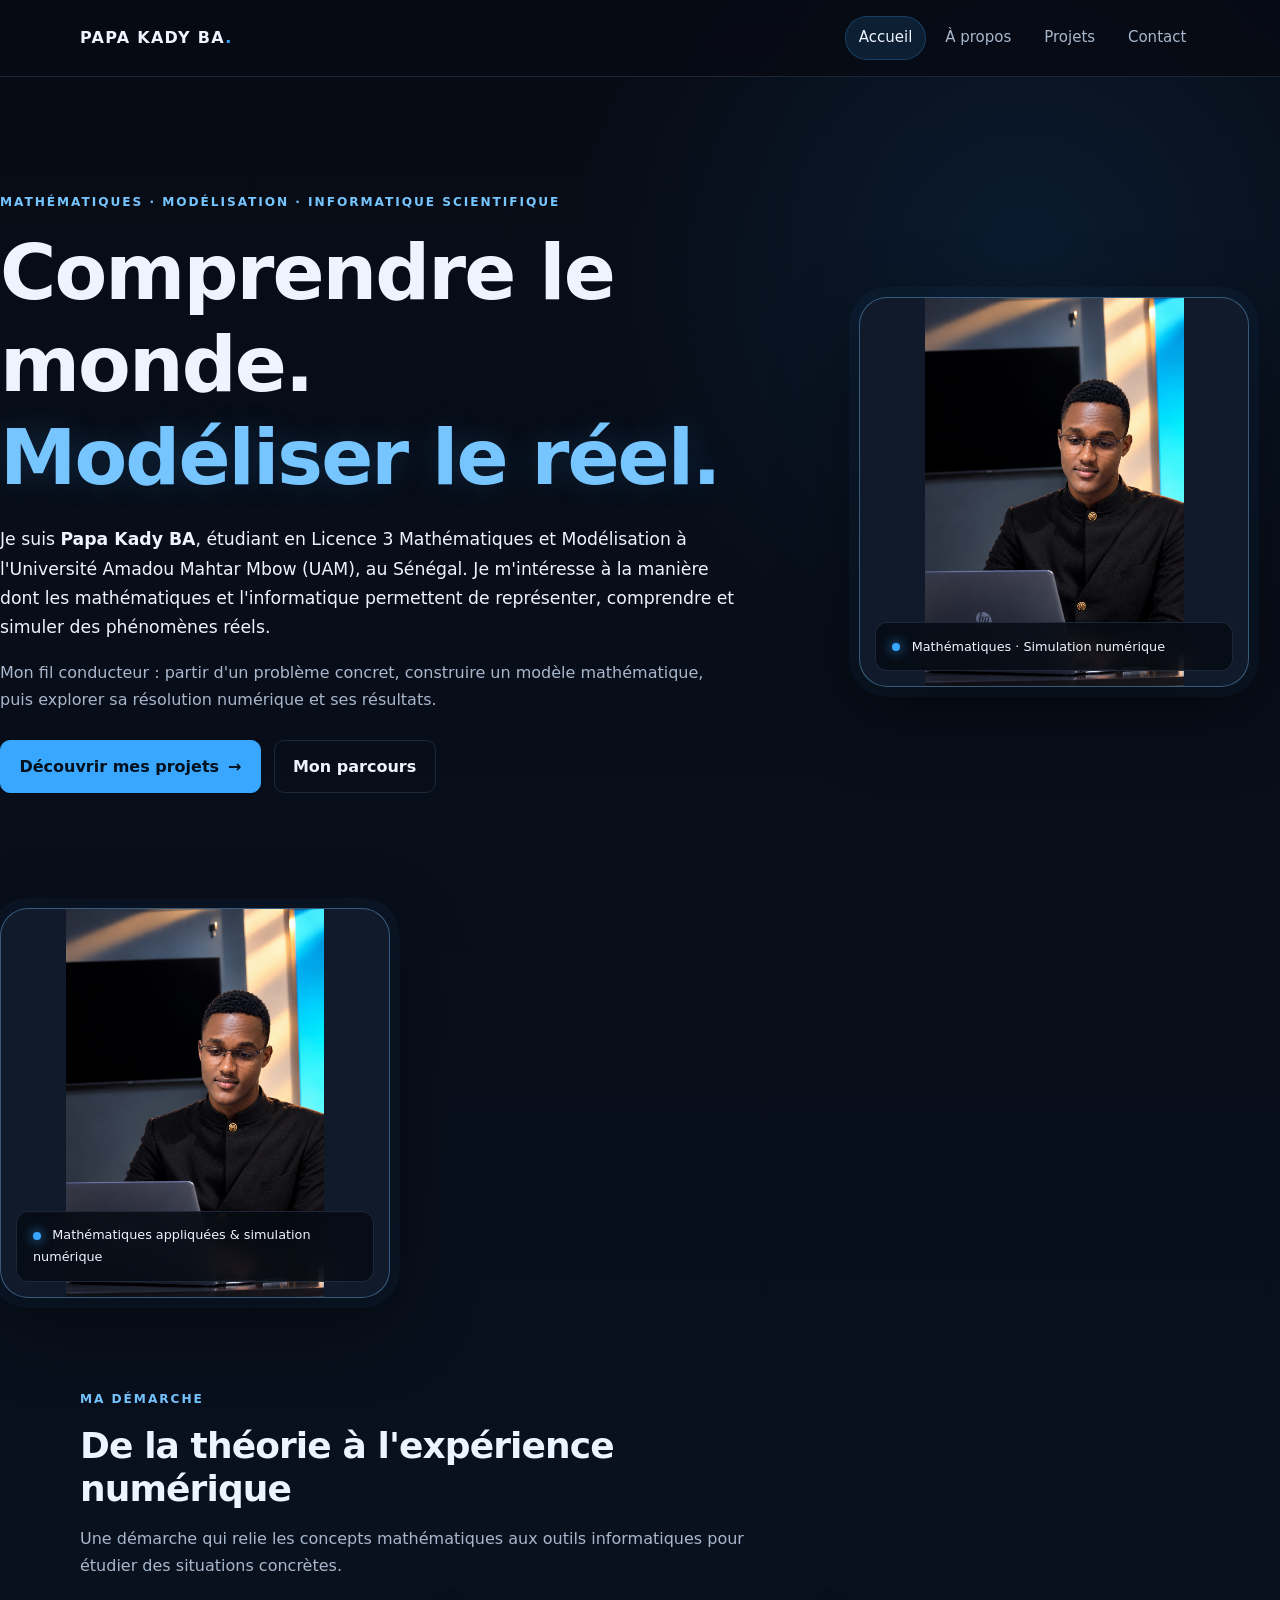
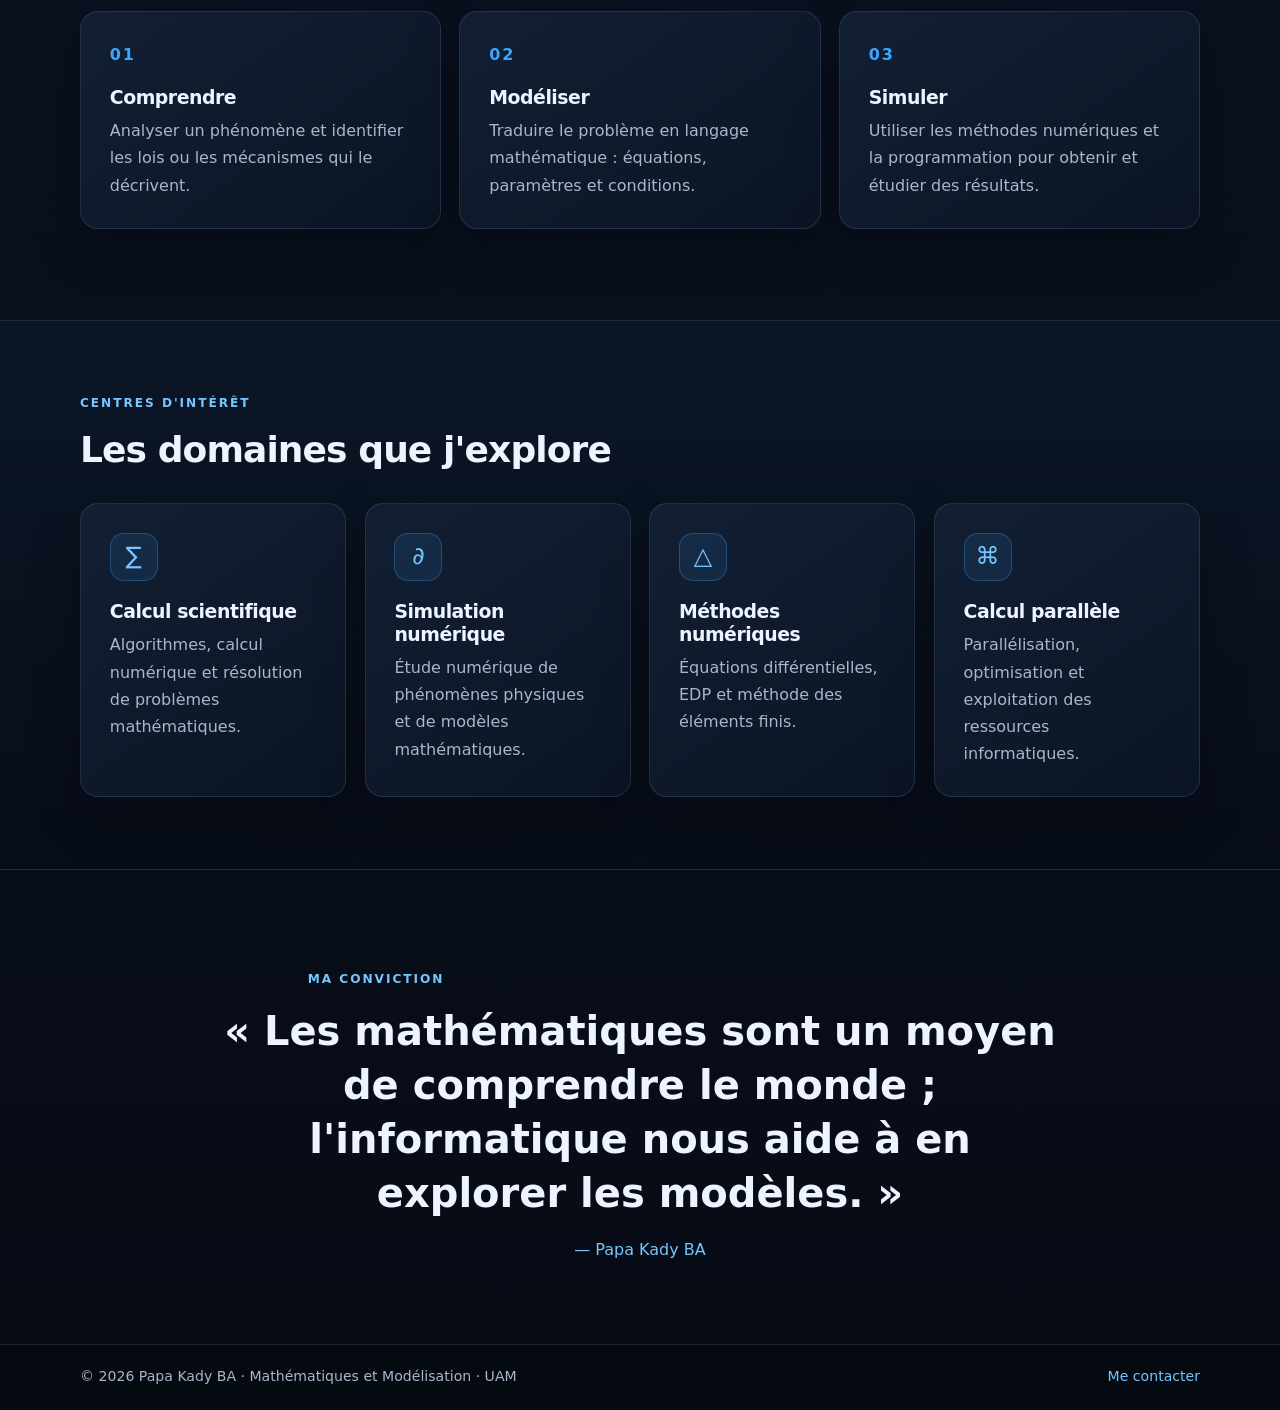
==== index.html @ 73045426 "Premiere version de mon portfolio" ====
<!DOCTYPE html>
<html lang="fr">
<head>
  <meta charset="UTF-8">
  <meta name="viewport" content="width=device-width, initial-scale=1">
  <meta name="description" content="Portfolio de Papa Kady BA : mathématiques, modélisation, calcul scientifique et simulation numérique.">
  <meta name="theme-color" content="#070b14">
  <title>Papa Kady BA | Mathématiques & simulation numérique</title>
  <link rel="stylesheet" href="css/style.css">
</head>
<body>
  <header class="entete">
    <div class="conteneur barre-navigation">
      <a class="logo" href="index.html">PAPA KADY BA<span>.</span></a>
      <nav aria-label="Navigation principale">
        <ul class="menu">
          <li><a class="actif" aria-current="page" href="index.html">Accueil</a></li>
          <li><a href="pages/about.html">À propos</a></li>
          <li><a href="pages/gallery.html">Projets</a></li>
          <li><a href="pages/contact.html">Contact</a></li>
        </ul>
      </nav>
    </div>
  </header>

  <main>
    
<section class="hero">

  <!-- Partie gauche : présentation -->
  <div class="hero-texte">

    <p class="surtitre">
      MATHÉMATIQUES · MODÉLISATION · INFORMATIQUE SCIENTIFIQUE
    </p>

    <h1>
      Comprendre le monde.<br>
      <span>Modéliser le réel.</span>
    </h1>

    <p class="intro">
      Je suis <strong>Papa Kady BA</strong>, étudiant en Licence 3 Mathématiques et
      Modélisation à l'Université Amadou Mahtar Mbow (UAM), au Sénégal.
      Je m'intéresse à la manière dont les mathématiques et l'informatique
      permettent de représenter, comprendre et simuler des phénomènes réels.
    </p>

    <p>
      Mon fil conducteur : partir d'un problème concret, construire un modèle
      mathématique, puis explorer sa résolution numérique et ses résultats.
    </p>

    <div class="boutons">
      <a class="bouton" href="pages/gallery.html">
        Découvrir mes projets
        <span aria-hidden="true">→</span>
      </a>

      <a class="bouton bouton-secondaire" href="pages/about.html">
        Mon parcours
      </a>
    </div>

  </div>

  <!-- Partie droite : photographie -->
  <div class="hero-visuel">

    <img
      class="photo-profil"
      src="images/avatar.PNG"
      alt="Portrait de Papa Kady BA"
    >

    <div class="visuel-legende">
      <span class="point-lumineux"></span>
      Mathématiques · Simulation numérique
    </div>

  </div>

</section>

      <div class="hero-visuel">
        <img class="photo-profil" src="images/avatar.PNG" alt="Emplacement réservé au portrait de Papa Kady BA" width="420" height="420">
        <div class="visuel-legende">
          <span class="point-lumineux"></span>
          Mathématiques appliquées & simulation numérique
        </div>
      </div>
    </section>

    <section class="section conteneur">
      <div class="entete-section">
        <p class="surtitre">MA DÉMARCHE</p>
        <h2>De la théorie à l'expérience numérique</h2>
        <p>Une démarche qui relie les concepts mathématiques aux outils informatiques pour étudier des situations concrètes.</p>
      </div>
      <div class="grille cartes-demarche">
        <article class="carte">
          <span class="numero">01</span>
          <h3>Comprendre</h3>
          <p>Analyser un phénomène et identifier les lois ou les mécanismes qui le décrivent.</p>
        </article>
        <article class="carte">
          <span class="numero">02</span>
          <h3>Modéliser</h3>
          <p>Traduire le problème en langage mathématique : équations, paramètres et conditions.</p>
        </article>
        <article class="carte">
          <span class="numero">03</span>
          <h3>Simuler</h3>
          <p>Utiliser les méthodes numériques et la programmation pour obtenir et étudier des résultats.</p>
        </article>
      </div>
    </section>

    <section class="section section-alternative">
      <div class="conteneur">
        <div class="entete-section">
          <p class="surtitre">CENTRES D'INTÉRÊT</p>
          <h2>Les domaines que j'explore</h2>
        </div>
        <div class="grille domaines">
          <article class="carte carte-domaine"><span class="icone">∑</span><h3>Calcul scientifique</h3><p>Algorithmes, calcul numérique et résolution de problèmes mathématiques.</p></article>
          <article class="carte carte-domaine"><span class="icone">∂</span><h3>Simulation numérique</h3><p>Étude numérique de phénomènes physiques et de modèles mathématiques.</p></article>
          <article class="carte carte-domaine"><span class="icone">△</span><h3>Méthodes numériques</h3><p>Équations différentielles, EDP et méthode des éléments finis.</p></article>
          <article class="carte carte-domaine"><span class="icone">⌘</span><h3>Calcul parallèle</h3><p>Parallélisation, optimisation et exploitation des ressources informatiques.</p></article>
        </div>
      </div>
    </section>

    <section class="section conteneur citation">
      <p class="surtitre">MA CONVICTION</p>
      <blockquote>« Les mathématiques sont un moyen de comprendre le monde ; l'informatique nous aide à en explorer les modèles. »</blockquote>
      <p class="signature">— Papa Kady BA</p>
    </section>
  </main>

  <footer class="pied">
    <div class="conteneur pied-interieur">
      <p>© 2026 Papa Kady BA · Mathématiques et Modélisation · UAM</p>
      <a href="pages/contact.html">Me contacter</a>
    </div>
  </footer>
</body>
</html>
---- css/style.css ----
/* =========================================================
   PORTFOLIO — PAPA KADY BA
   Thème : bleu nuit, bleu électrique, responsive
   ========================================================= */

:root {
  --fond: #070b14;
  --fond-secondaire: #0b1220;
  --surface: #101a2b;
  --surface-claire: #142238;
  --texte: #edf4ff;
  --texte-doux: #a8b7cc;
  --bleu: #39a7ff;
  --bleu-clair: #76c5ff;
  --ligne: rgba(132, 174, 220, .17);
  --ombre: 0 18px 50px rgba(0, 0, 0, .28);
  --rayon: 18px;
  --largeur: 1120px;
}

* { box-sizing: border-box; margin: 0; padding: 0; }

html { scroll-behavior: smooth; }

body {
  min-height: 100vh;
  display: flex;
  flex-direction: column;
  color: var(--texte);
  background:
    radial-gradient(circle at 80% 8%, rgba(28, 111, 190, .15), transparent 28rem),
    linear-gradient(180deg, #070b14 0%, #09111f 55%, #070b14 100%);
  font-family: Inter, ui-sans-serif, system-ui, -apple-system, "Segoe UI", Arial, sans-serif;
  line-height: 1.7;
}

img { display: block; max-width: 100%; height: auto; }
a { color: inherit; }
button, input, textarea { font: inherit; }
p { color: var(--texte-doux); max-width: 70ch; }
h1, h2, h3 { line-height: 1.2; letter-spacing: -.025em; }
h1 { font-size: clamp(2.5rem, 6vw, 4.8rem); }
h2 { font-size: clamp(1.55rem, 3vw, 2.25rem); margin-bottom: .9rem; }
h3 { font-size: 1.18rem; margin-bottom: .55rem; }

:focus-visible { outline: 3px solid var(--bleu-clair); outline-offset: 4px; }

.conteneur { width: min(var(--largeur), calc(100% - 2.5rem)); margin-inline: auto; }

/* Navigation */
.entete {
  position: sticky;
  top: 0;
  z-index: 20;
  background: rgba(7, 11, 20, .88);
  border-bottom: 1px solid var(--ligne);
  backdrop-filter: blur(16px);
}

.barre-navigation {
  min-height: 76px;
  display: flex;
  align-items: center;
  justify-content: space-between;
  gap: 1.5rem;
}

.logo {
  color: var(--texte);
  font-weight: 850;
  letter-spacing: .08em;
  text-decoration: none;
  white-space: nowrap;
}
.logo span { color: var(--bleu); }

.menu {
  display: flex;
  flex-wrap: wrap;
  align-items: center;
  gap: .35rem;
  list-style: none;
}
.menu a {
  display: block;
  padding: .55rem .85rem;
  color: var(--texte-doux);
  text-decoration: none;
  font-size: .94rem;
  border-radius: 999px;
  transition: color .2s ease, background .2s ease;
}
.menu a:hover, .menu a.actif {
  color: var(--texte);
  background: rgba(57, 167, 255, .13);
}
.menu a.actif { box-shadow: inset 0 0 0 1px rgba(57, 167, 255, .24); }

/* Accueil */
.hero {
  display: grid;
  grid-template-columns: minmax(0, 1.25fr) minmax(260px, .75fr);
  align-items: center;
  gap: clamp(2rem, 6vw, 5rem);
  padding-block: clamp(4rem, 9vw, 7.5rem);
}
.surtitre {
  color: var(--bleu-clair);
  font-size: .76rem;
  font-weight: 800;
  letter-spacing: .16em;
  text-transform: uppercase;
  margin-bottom: .9rem;
}
.hero h1 { margin-bottom: 1.35rem; }
.hero h1 span {
  color: var(--bleu-clair);
  text-shadow: 0 0 32px rgba(57, 167, 255, .18);
}
.hero .intro { color: var(--texte); font-size: 1.08rem; }
.hero-texte > p:not(.surtitre) { margin-bottom: 1rem; }
.hero-visuel { position: relative; justify-self: center; width: min(100%, 390px); }
.photo-profil {
  width: 100%;
  aspect-ratio: 1;
  object-fit: contain;
  border-radius: 28px;
  border: 1px solid rgba(118, 197, 255, .38);
  background: var(--surface);
  box-shadow: 0 0 0 10px rgba(57, 167, 255, .045), 0 25px 80px rgba(0, 0, 0, .45);
}
.visuel-legende {
  position: absolute;
  left: 1rem;
  right: 1rem;
  bottom: 1rem;
  padding: .8rem 1rem;
  border: 1px solid var(--ligne);
  border-radius: 12px;
  background: rgba(7, 11, 20, .84);
  color: var(--texte);
  font-size: .8rem;
  backdrop-filter: blur(12px);
}
.point-lumineux {
  display: inline-block;
  width: 8px;
  height: 8px;
  margin-right: .45rem;
  border-radius: 50%;
  background: var(--bleu);
  box-shadow: 0 0 12px var(--bleu);
}

.boutons { display: flex; flex-wrap: wrap; gap: .8rem; margin-top: 1.7rem; }
.bouton {
  display: inline-flex;
  align-items: center;
  justify-content: center;
  gap: .55rem;
  min-height: 46px;
  padding: .72rem 1.15rem;
  border: 1px solid var(--bleu);
  border-radius: 10px;
  background: var(--bleu);
  color: #03101d;
  font-weight: 750;
  text-decoration: none;
  cursor: pointer;
  transition: transform .2s ease, box-shadow .2s ease, background .2s ease;
}
.bouton:hover:not(:disabled) {
  transform: translateY(-2px);
  box-shadow: 0 10px 28px rgba(57, 167, 255, .2);
}
.bouton-secondaire {
  color: var(--texte);
  background: transparent;
  border-color: var(--ligne);
}
.bouton-secondaire:hover { background: rgba(255,255,255,.05); }
.bouton:disabled { opacity: .55; cursor: not-allowed; }

/* Sections et cartes */
.section { padding-block: 4.5rem; }
.entete-section { max-width: 720px; margin-bottom: 2rem; }
.entete-section > p:last-child { margin-top: .6rem; }
.grille { display: grid; gap: 1.15rem; }
.cartes-demarche { grid-template-columns: repeat(3, 1fr); }
.carte {
  padding: clamp(1.25rem, 3vw, 1.8rem);
  border: 1px solid var(--ligne);
  border-radius: var(--rayon);
  background: linear-gradient(145deg, rgba(19, 32, 52, .96), rgba(12, 21, 36, .96));
  box-shadow: var(--ombre);
}
.carte p + p { margin-top: .8rem; }
.numero { display: inline-block; color: var(--bleu); font-weight: 850; letter-spacing: .12em; margin-bottom: 1.1rem; }
.section-alternative {
  background: linear-gradient(180deg, rgba(13, 25, 42, .65), rgba(7, 11, 20, .15));
  border-block: 1px solid var(--ligne);
}
.domaines { grid-template-columns: repeat(4, 1fr); }
.carte-domaine { min-height: 220px; }
.icone {
  display: grid;
  place-items: center;
  width: 48px;
  height: 48px;
  margin-bottom: 1.2rem;
  border: 1px solid rgba(57, 167, 255, .3);
  border-radius: 14px;
  color: var(--bleu-clair);
  background: rgba(57, 167, 255, .1);
  font-size: 1.5rem;
}
.citation { padding-block: 5rem; text-align: center; }
.citation blockquote {
  max-width: 850px;
  margin: 0 auto;
  color: var(--texte);
  font-size: clamp(1.5rem, 3.5vw, 2.5rem);
  font-weight: 650;
  line-height: 1.35;
}
.signature { margin: 1rem auto 0; color: var(--bleu-clair); }

/* Pages intérieures */
.page-interieure { padding-block: 4rem 5rem; }
.titre-page { max-width: 800px; margin-bottom: 2.3rem; }
.titre-page h1 { font-size: clamp(2.3rem, 5vw, 3.8rem); margin-bottom: 1rem; }
.carte-large { margin-bottom: 1.2rem; }
.grille-2 { grid-template-columns: repeat(2, minmax(0, 1fr)); margin-block: 1.2rem; }
.timeline { border-left: 1px solid rgba(57, 167, 255, .45); margin: 1.4rem 0 0 .35rem; padding-left: 1.35rem; }
.timeline-item { position: relative; padding-bottom: 1.5rem; }
.timeline-item:last-child { padding-bottom: 0; }
.timeline-point {
  position: absolute;
  left: -1.72rem;
  top: .35rem;
  width: 10px;
  height: 10px;
  border-radius: 50%;
  background: var(--bleu);
  box-shadow: 0 0 12px rgba(57, 167, 255, .7);
}
.timeline-item p { margin-top: .3rem; }
.texte-secondaire, .note { display: block; color: var(--texte-doux); font-size: .86rem; margin-top: .45rem; }
.liste-simple { list-style: none; margin-top: 1rem; }
.liste-simple li {
  display: flex;
  flex-wrap: wrap;
  justify-content: space-between;
  gap: .5rem;
  padding: .75rem 0;
  border-bottom: 1px solid var(--ligne);
}
.liste-simple li span { color: var(--bleu-clair); font-size: .9rem; }
.etiquettes { display: flex; flex-wrap: wrap; gap: .6rem; margin-top: 1rem; }
.etiquettes span, .etiquette-projet {
  display: inline-flex;
  padding: .42rem .75rem;
  border: 1px solid rgba(57, 167, 255, .24);
  border-radius: 999px;
  background: rgba(57, 167, 255, .09);
  color: var(--bleu-clair);
  font-size: .84rem;
}
.carte-accent { border-color: rgba(57, 167, 255, .35); background: linear-gradient(130deg, rgba(19, 48, 78, .95), rgba(12, 21, 36, .96)); }
.section { margin-top: 1.2rem; }

/* Projets */
.grille-projets { grid-template-columns: repeat(2, minmax(0, 1fr)); }
.projet { overflow: hidden; padding: 0; }
.projet > img {
  width: 100%;
  aspect-ratio: 16 / 9;
  object-fit: cover;
  border-bottom: 1px solid var(--ligne);
  background: #0b1627;
}
.projet-contenu { padding: 1.5rem; }
.projet-contenu h2 { margin-top: .8rem; font-size: 1.45rem; }
.technologies { margin-top: 1rem; color: var(--bleu-clair); font-size: .9rem; }

/* Contact */
.coordonnees { list-style: none; margin-top: 1.2rem; }
.coordonnees li { display: grid; gap: .15rem; padding: .85rem 0; border-bottom: 1px solid var(--ligne); }
.coordonnees li span { color: var(--texte-doux); }
.formulaire { display: grid; gap: 1rem; margin-top: 1.2rem; }
.champ { display: grid; gap: .4rem; }
.champ label { font-weight: 650; }
.champ input, .champ textarea {
  width: 100%;
  padding: .8rem .9rem;
  border: 1px solid var(--ligne);
  border-radius: 10px;
  color: var(--texte);
  background: #091321;
}
.champ input::placeholder, .champ textarea::placeholder { color: #73839a; }
.champ input:focus, .champ textarea:focus { outline: none; border-color: var(--bleu); box-shadow: 0 0 0 3px rgba(57, 167, 255, .12); }
.champ textarea { resize: vertical; }

/* Pied de page */
.pied { margin-top: auto; border-top: 1px solid var(--ligne); background: rgba(5, 9, 16, .8); }
.pied-interieur {
  display: flex;
  justify-content: space-between;
  align-items: center;
  gap: 1rem;
  padding-block: 1.3rem;
  font-size: .88rem;
}
.pied a { color: var(--bleu-clair); text-decoration: none; }
.pied a:hover { text-decoration: underline; }

/* Responsive */
@media (max-width: 850px) {
  .hero { grid-template-columns: 1fr; }
  .hero-visuel { width: min(72%, 340px); }
  .domaines { grid-template-columns: repeat(2, 1fr); }
}
@media (max-width: 650px) {
  .barre-navigation { flex-direction: column; justify-content: center; padding-block: .9rem; gap: .6rem; }
  .menu { justify-content: center; }
  .menu a { padding: .45rem .65rem; font-size: .88rem; }
  .hero { padding-block: 3.5rem; }
  .hero-visuel { width: min(82%, 300px); }
  .cartes-demarche, .domaines, .grille-2, .grille-projets { grid-template-columns: 1fr; }
  .section { padding-block: 3.2rem; }
  .page-interieure { padding-block: 3rem; }
  .pied-interieur { flex-direction: column; text-align: center; }
}
@media (prefers-reduced-motion: reduce) {
  html { scroll-behavior: auto; }
  *, *::before, *::after { transition-duration: .01ms !important; animation-duration: .01ms !important; }
}
/* Affichage complet des images des projets */
.projet img {
    width: 100%;
    height: 260px;
    object-fit: contain;
    padding: 8px;
    background: #ffffff;
}
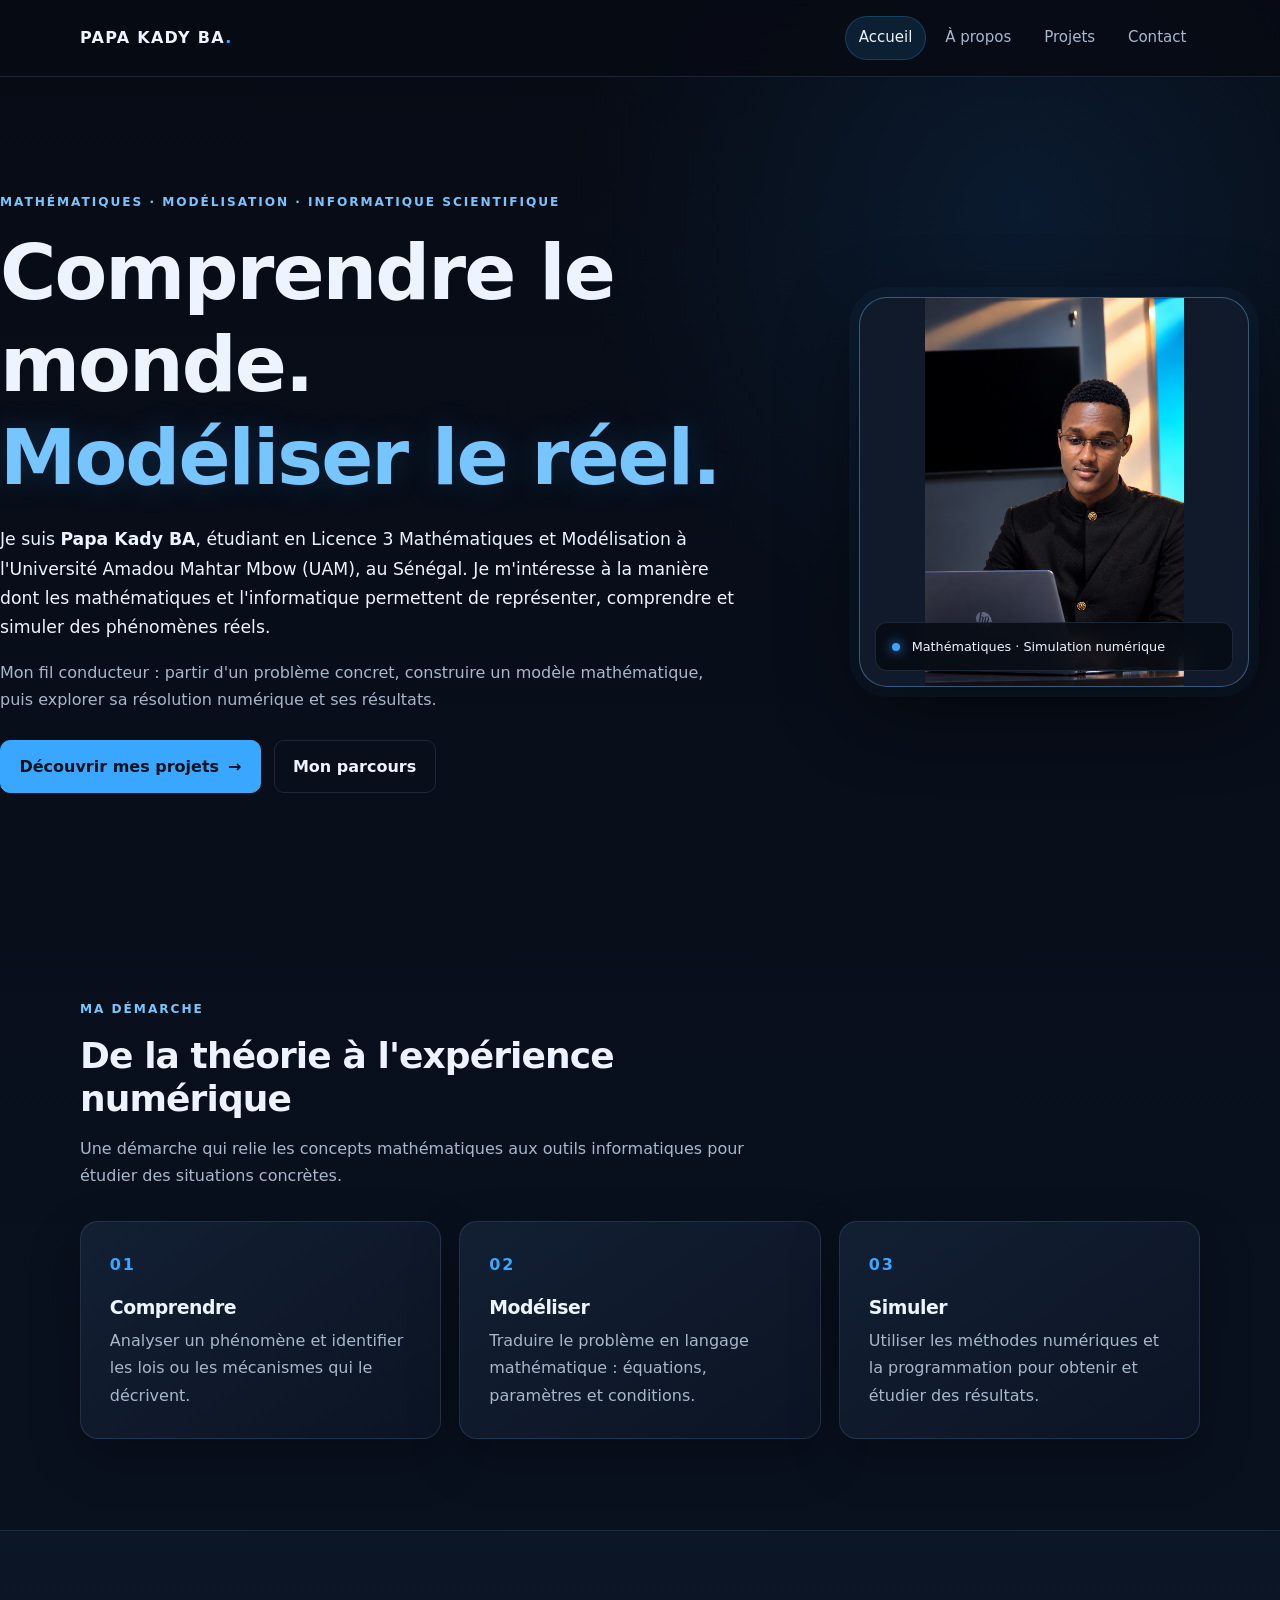
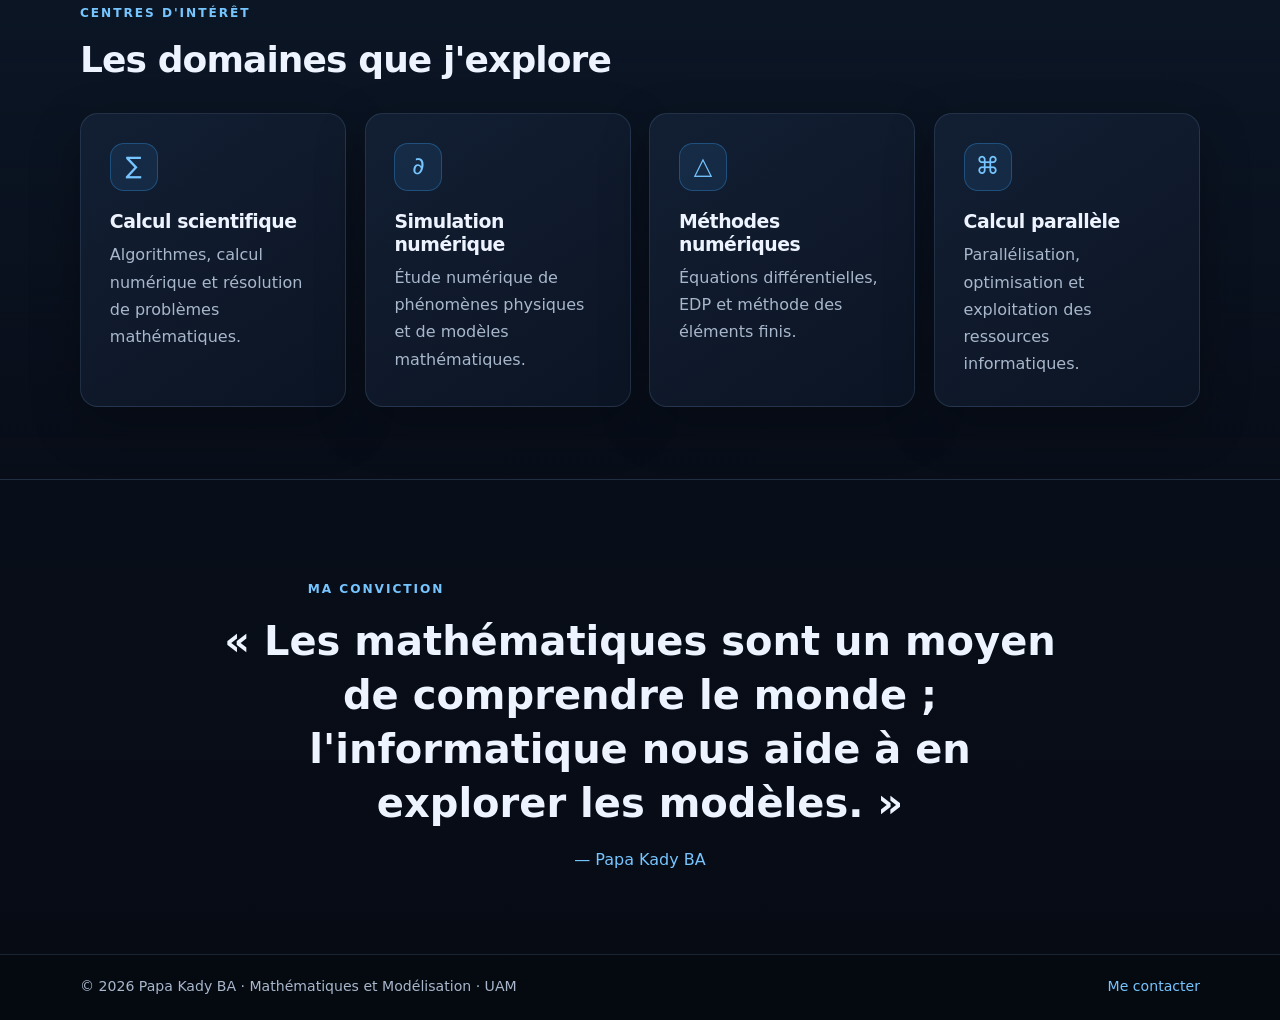
==== commit 72aa3e85: "Mise a jour du portfolio" ====
--- a/index.html
+++ b/index.html
@@ -82,15 +82,6 @@
 
 </section>
 
-      <div class="hero-visuel">
-        <img class="photo-profil" src="images/avatar.PNG" alt="Emplacement réservé au portrait de Papa Kady BA" width="420" height="420">
-        <div class="visuel-legende">
-          <span class="point-lumineux"></span>
-          Mathématiques appliquées & simulation numérique
-        </div>
-      </div>
-    </section>
-
     <section class="section conteneur">
       <div class="entete-section">
         <p class="surtitre">MA DÉMARCHE</p>
